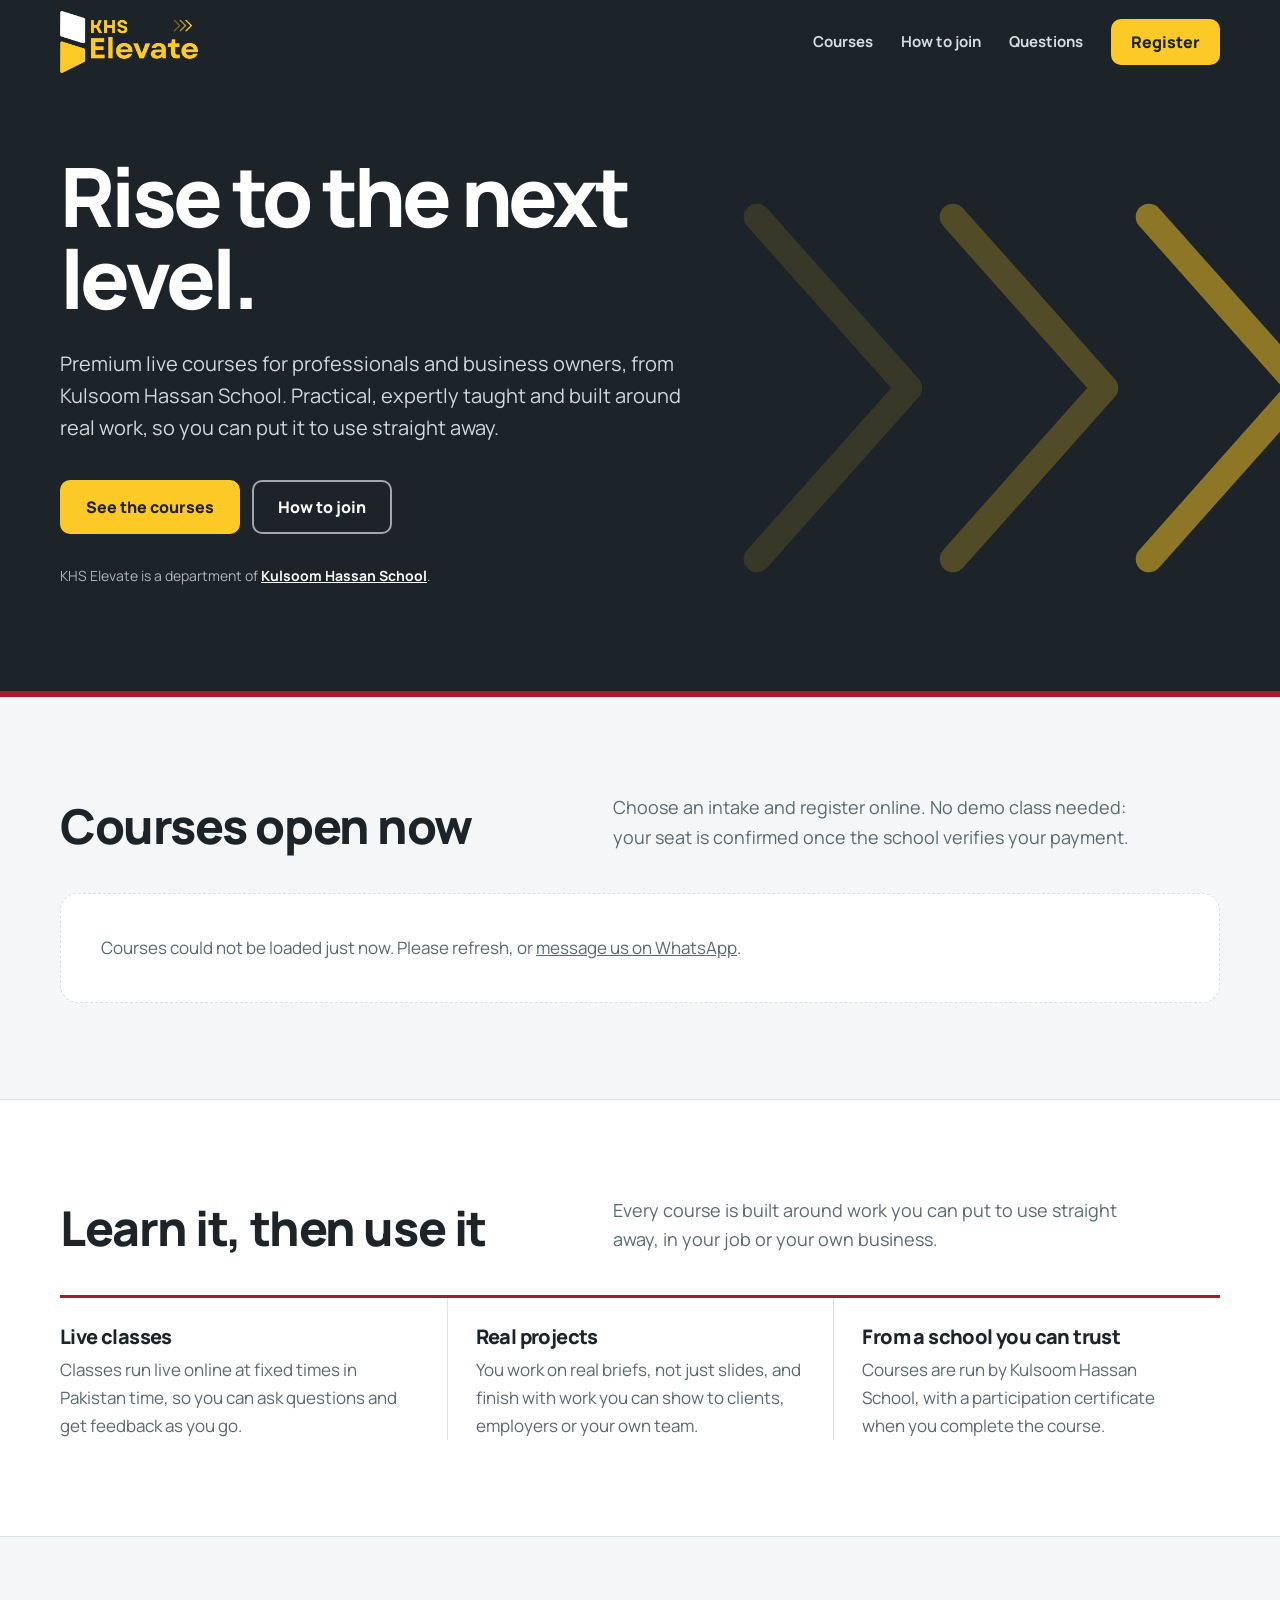
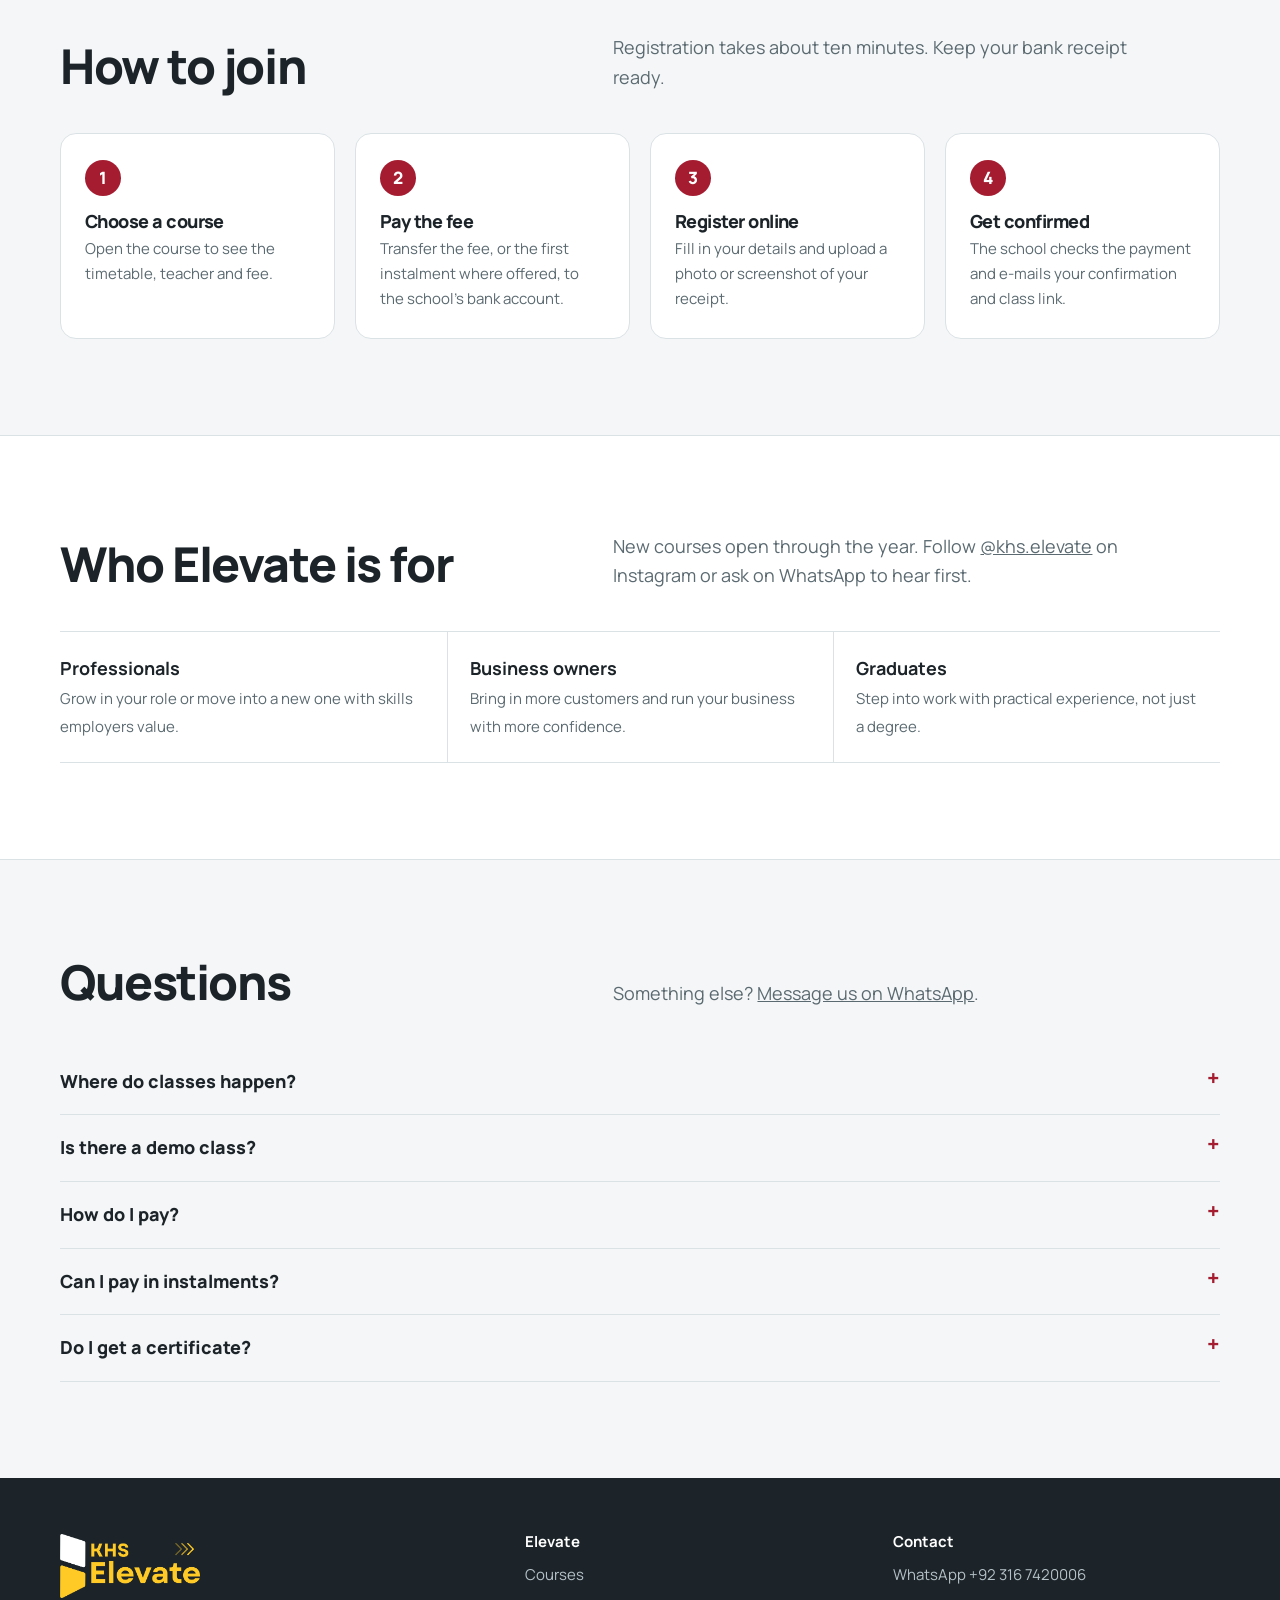
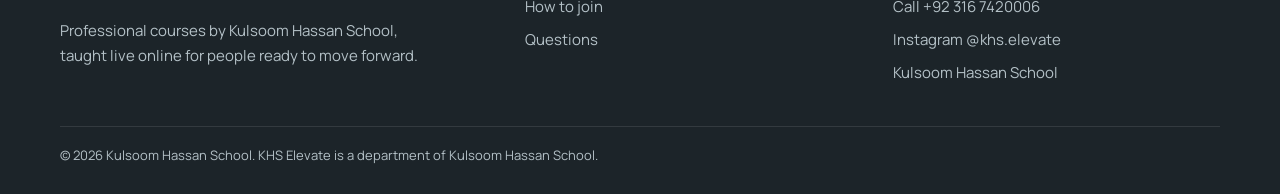
==== index.html @ 124b7ef4 "Use the full KHS Elevate logo, with the white mark; new icon and share image Co-Authored-By: Claude " ====
<!doctype html>
<html lang="en">
<head>
  <meta charset="utf-8">
  <meta name="viewport" content="width=device-width, initial-scale=1">
  <title>KHS Elevate | Professional courses by Kulsoom Hassan School</title>
  <meta name="description" content="KHS Elevate by Kulsoom Hassan School: premium live courses for professionals and business owners. Practical, taught live and built around real work. Register directly online.">
  <meta name="theme-color" content="#1c2429">
  <link rel="canonical" href="https://elevate.kulsoomhassanschool.com/">
  <meta property="og:type" content="website">
  <meta property="og:url" content="https://elevate.kulsoomhassanschool.com/">
  <meta property="og:title" content="KHS Elevate | Professional courses by Kulsoom Hassan School">
  <meta property="og:description" content="Premium live courses for professionals and business owners, from Kulsoom Hassan School.">
  <meta property="og:image" content="https://elevate.kulsoomhassanschool.com/assets/og.png">
  <link rel="icon" href="/assets/icon.png" type="image/png">
  <link rel="preload" href="/fonts/manrope-variable.ttf" as="font" type="font/ttf" crossorigin>
  <link rel="preconnect" href="https://www.kulsoomhassanschool.com" crossorigin>
  <link rel="stylesheet" href="/styles.css">
  <script type="application/ld+json">
  {
    "@context": "https://schema.org",
    "@type": "EducationalOrganization",
    "name": "KHS Elevate",
    "url": "https://elevate.kulsoomhassanschool.com/",
    "description": "Professional courses by Kulsoom Hassan School.",
    "sameAs": ["https://www.instagram.com/khs.elevate/"],
    "parentOrganization": { "@type": "EducationalOrganization", "name": "Kulsoom Hassan School", "url": "https://www.kulsoomhassanschool.com" }
  }
  </script>
</head>
<body>
  <a class="skip" href="#main">Skip to content</a>

  <header class="top">
    <div class="wrap top-inner">
      <a class="logo" href="/" aria-label="KHS Elevate home"><img src="/assets/elevate-logo.png" alt="KHS Elevate" width="1000" height="454"></a>
      <nav aria-label="Main">
        <a href="#courses">Courses</a>
        <a href="#how">How to join</a>
        <a href="#questions">Questions</a>
        <a class="button" href="#courses">Register</a>
      </nav>
    </div>
  </header>

  <main id="main">
    <section class="hero">
      <div class="chevrons" aria-hidden="true">
        <svg viewBox="0 0 100 200"><path d="M10 10 L90 100 L10 190" fill="none" stroke="#fdc926" stroke-width="14" stroke-linecap="round" stroke-linejoin="round"/></svg>
        <svg viewBox="0 0 100 200"><path d="M10 10 L90 100 L10 190" fill="none" stroke="#fdc926" stroke-width="14" stroke-linecap="round" stroke-linejoin="round"/></svg>
        <svg viewBox="0 0 100 200"><path d="M10 10 L90 100 L10 190" fill="none" stroke="#fdc926" stroke-width="14" stroke-linecap="round" stroke-linejoin="round"/></svg>
      </div>
      <div class="wrap hero-inner">
        <h1>Rise to the next level.</h1>
        <p class="lead">Premium live courses for professionals and business owners, from Kulsoom Hassan School. Practical, expertly taught and built around real work, so you can put it to use straight away.</p>
        <div class="actions">
          <a class="button" href="#courses">See the courses</a>
          <a class="button ghost" href="#how">How to join</a>
        </div>
        <p class="parent">KHS Elevate is a department of <a href="https://www.kulsoomhassanschool.com">Kulsoom Hassan School</a>.</p>
      </div>
    </section>

    <section class="section wrap" id="courses" aria-labelledby="courses-title">
      <div class="section-head">
        <h2 id="courses-title">Courses open now</h2>
        <p>Choose an intake and register online. No demo class needed: your seat is confirmed once the school verifies your payment.</p>
      </div>
      <div class="course-list" id="course-list" aria-live="polite">
        <p class="empty">Loading courses…</p>
      </div>
    </section>

    <section class="section why" aria-labelledby="why-title">
      <div class="wrap">
        <div class="section-head">
          <h2 id="why-title">Learn it, then use it</h2>
          <p>Every course is built around work you can put to use straight away, in your job or your own business.</p>
        </div>
        <div class="why-list">
          <div><h3>Live classes</h3><p>Classes run live online at fixed times in Pakistan time, so you can ask questions and get feedback as you go.</p></div>
          <div><h3>Real projects</h3><p>You work on real briefs, not just slides, and finish with work you can show to clients, employers or your own team.</p></div>
          <div><h3>From a school you can trust</h3><p>Courses are run by Kulsoom Hassan School, with a participation certificate when you complete the course.</p></div>
        </div>
      </div>
    </section>

    <section class="section wrap" id="how" aria-labelledby="how-title">
      <div class="section-head">
        <h2 id="how-title">How to join</h2>
        <p>Registration takes about ten minutes. Keep your bank receipt ready.</p>
      </div>
      <ol class="steps">
        <li><h3>Choose a course</h3><p>Open the course to see the timetable, teacher and fee.</p></li>
        <li><h3>Pay the fee</h3><p>Transfer the fee, or the first instalment where offered, to the school’s bank account.</p></li>
        <li><h3>Register online</h3><p>Fill in your details and upload a photo or screenshot of your receipt.</p></li>
        <li><h3>Get confirmed</h3><p>The school checks the payment and e-mails your confirmation and class link.</p></li>
      </ol>
    </section>

    <section class="section why" aria-labelledby="areas-title">
      <div class="wrap">
        <div class="section-head">
          <h2 id="areas-title">Who Elevate is for</h2>
          <p>New courses open through the year. Follow <a href="https://www.instagram.com/khs.elevate/" target="_blank" rel="noopener">@khs.elevate</a> on Instagram or ask on WhatsApp to hear first.</p>
        </div>
        <div class="areas areas-3">
          <div><strong>Professionals</strong><span>Grow in your role or move into a new one with skills employers value.</span></div>
          <div><strong>Business owners</strong><span>Bring in more customers and run your business with more confidence.</span></div>
          <div><strong>Graduates</strong><span>Step into work with practical experience, not just a degree.</span></div>
        </div>
      </div>
    </section>

    <section class="section wrap faq" id="questions" aria-labelledby="faq-title">
      <div class="section-head">
        <h2 id="faq-title">Questions</h2>
        <p>Something else? <a href="#" data-whatsapp="Assalam o Alaikum KHS Elevate, I have a question about a course.">Message us on WhatsApp</a>.</p>
      </div>
      <details><summary>Where do classes happen?</summary><p>Live online, on Zoom, at the times shown for each intake (Pakistan time). You need a laptop or computer and a stable internet connection.</p></details>
      <details><summary>Is there a demo class?</summary><p>No. Elevate courses are registered directly. Each course page shows what you will learn, the timetable and the teacher, and you can ask us anything on WhatsApp before you pay.</p></details>
      <details><summary>How do I pay?</summary><p>By bank transfer to the school’s account shown on the registration form. Upload your receipt when you register; your seat is confirmed after the payment is verified.</p></details>
      <details><summary>Can I pay in instalments?</summary><p>Some courses allow instalments. If a course does, you can choose them on the registration form and you pay the first instalment to register.</p></details>
      <details><summary>Do I get a certificate?</summary><p>Yes, a participation certificate from Kulsoom Hassan School when you complete the course.</p></details>
    </section>
  </main>

  <footer class="foot">
    <div class="wrap foot-inner">
      <div>
        <img src="/assets/elevate-logo.png" alt="KHS Elevate" width="1000" height="454">
        <p>Professional courses by Kulsoom Hassan School, taught live online for people ready to move forward.</p>
      </div>
      <div>
        <h2>Elevate</h2>
        <ul>
          <li><a href="#courses">Courses</a></li>
          <li><a href="#how">How to join</a></li>
          <li><a href="#questions">Questions</a></li>
        </ul>
      </div>
      <div>
        <h2>Contact</h2>
        <ul>
          <li><a href="#" data-whatsapp="Assalam o Alaikum KHS Elevate, I would like to know more about your courses.">WhatsApp +92 316 7420006</a></li>
          <li><a href="tel:+923167420006">Call +92 316 7420006</a></li>
          <li><a href="https://www.instagram.com/khs.elevate/" target="_blank" rel="noopener">Instagram @khs.elevate</a></li>
          <li><a href="https://www.kulsoomhassanschool.com">Kulsoom Hassan School</a></li>
        </ul>
      </div>
    </div>
    <div class="wrap foot-base">&copy; <span data-year>2026</span> Kulsoom Hassan School. KHS Elevate is a department of Kulsoom Hassan School.</div>
  </footer>

  <script type="module" src="/assets/home.js"></script>
</body>
</html>
---- styles.css ----
@font-face {
  font-family: "Manrope";
  src: url("/fonts/manrope-variable.ttf") format("truetype");
  font-weight: 200 800;
  font-display: swap;
}

:root {
  --ink: #1c2429;
  --ink-2: #26323a;
  --text: #2f3d44;
  --muted: #5b6a71;
  --paper: #f4f6f7;
  --white: #ffffff;
  --line: #dbe2e5;
  --yellow: #fdc926;
  --yellow-deep: #e9b300;
  --yellow-soft: #fff5d1;
  /* Third brand colour: crimson, shared with Kulsoom Hassan School. */
  --maroon: #a51c30;
  --maroon-deep: #841626;
  --maroon-soft: #f8e8eb;
  --wrap: 1160px;
}

* { box-sizing: border-box; }
html { scroll-behavior: smooth; }
@media (prefers-reduced-motion: reduce) { html { scroll-behavior: auto; } }
body {
  margin: 0;
  background: var(--paper);
  color: var(--text);
  font-family: "Manrope", system-ui, -apple-system, "Segoe UI", sans-serif;
  font-size: 17px;
  line-height: 1.65;
  -webkit-font-smoothing: antialiased;
}
h1, h2, h3 { margin: 0; color: var(--ink); letter-spacing: -0.03em; line-height: 1.1; }
p, ul, ol, dl, dd { margin: 0; }
a { color: inherit; }
img { max-width: 100%; }
:focus-visible { outline: 3px solid var(--yellow-deep); outline-offset: 3px; border-radius: 4px; }
.wrap { width: min(var(--wrap), 100% - 48px); margin-inline: auto; }
.skip { position: absolute; left: -9999px; }
.skip:focus { left: 16px; top: 12px; z-index: 10; background: var(--white); padding: 8px 14px; }
.muted { color: var(--muted); }

/* Buttons */
.button { display: inline-flex; align-items: center; justify-content: center; gap: 8px; min-height: 52px; padding: 12px 24px; border: 2px solid var(--yellow); border-radius: 10px; background: var(--yellow); color: var(--ink); font: inherit; font-size: 16px; font-weight: 800; text-decoration: none; cursor: pointer; }
.button:hover { background: var(--yellow-deep); border-color: var(--yellow-deep); }
.button.ghost { background: transparent; border-color: rgba(255, 255, 255, 0.6); color: var(--white); }
.button.ghost:hover { background: rgba(255, 255, 255, 0.1); }
.button.dark { background: var(--ink); border-color: var(--ink); color: var(--white); }
.button.dark:hover { background: var(--ink-2); border-color: var(--ink-2); }
.button[disabled] { opacity: 0.55; cursor: not-allowed; }

/* Header */
.top { background: var(--ink); color: var(--white); }
.top-inner { display: flex; align-items: center; justify-content: space-between; gap: 24px; min-height: 84px; }
.logo { display: block; }
.logo img { display: block; width: 138px; height: auto; }
.top nav { display: flex; align-items: center; gap: 28px; font-size: 15px; font-weight: 700; }
.top nav a { text-decoration: none; color: #d6dee2; }
.top nav a:hover { color: var(--white); }
.top nav .button { min-height: 44px; padding: 8px 18px; color: var(--ink); }

/* Hero */
.hero { position: relative; overflow: hidden; background: var(--ink); color: var(--white); padding: 72px 0 104px; border-bottom: 6px solid var(--maroon); }
.hero-inner { position: relative; z-index: 1; }
.hero h1 { color: var(--white); font-size: clamp(42px, 6.4vw, 86px); font-weight: 800; letter-spacing: -0.045em; line-height: 1.0; max-width: 13ch; }
.hero .lead { margin-top: 28px; max-width: 54ch; font-size: 20px; line-height: 1.6; color: #cfd8dc; }
.hero .actions { display: flex; flex-wrap: wrap; gap: 12px; margin-top: 36px; }
.hero .parent { margin-top: 30px; font-size: 14px; color: #a9b6bc; }
.hero .parent a { color: var(--white); font-weight: 700; }
.chevrons { position: absolute; right: -40px; top: 50%; transform: translateY(-50%); display: flex; gap: 6px; pointer-events: none; }
.chevrons svg { width: 190px; height: 380px; }
.chevrons svg:nth-child(1) { opacity: 0.12; }
.chevrons svg:nth-child(2) { opacity: 0.24; }
.chevrons svg:nth-child(3) { opacity: 0.5; }

/* Sections */
.section { padding: 96px 0; }
.section-head { display: grid; grid-template-columns: minmax(0, 1fr) minmax(0, 1.2fr); gap: 48px; align-items: end; margin-bottom: 40px; }
.section-head h2 { font-size: clamp(32px, 3.8vw, 48px); font-weight: 800; }
.section-head p { color: var(--muted); font-size: 18px; max-width: 50ch; }

/* Courses */
.course-list { display: grid; gap: 24px; }
.course { display: grid; grid-template-columns: minmax(0, 1.5fr) minmax(280px, 1fr); background: var(--white); border: 1px solid var(--line); border-radius: 18px; overflow: hidden; }
.course-main { padding: 40px 44px; }
.course-tag { display: inline-block; padding: 4px 12px; border-radius: 999px; background: var(--maroon-soft); color: var(--maroon-deep); font-size: 13px; font-weight: 800; }
.course h3 { margin-top: 16px; font-size: clamp(26px, 2.8vw, 34px); font-weight: 800; }
.course .subtitle { margin-top: 10px; font-size: 18px; color: var(--text); }
.course .description { margin-top: 14px; color: var(--muted); }
.course-side { padding: 36px 36px 40px; background: var(--ink); color: #d6dee2; display: flex; flex-direction: column; gap: 18px; }
.facts { display: grid; gap: 12px; }
.facts div { display: grid; grid-template-columns: 96px minmax(0, 1fr); gap: 12px; font-size: 15px; }
.facts dt { color: #9aa9b0; }
.facts dd { color: var(--white); font-weight: 700; }
.course-side .fee { font-size: 30px; font-weight: 800; color: var(--yellow); letter-spacing: -0.02em; }
.course-side .button { margin-top: auto; }
.course-side .note { font-size: 13px; color: #9aa9b0; }
.empty { padding: 40px; background: var(--white); border: 1px dashed var(--line); border-radius: 18px; color: var(--muted); }

/* Why */
.why { background: var(--white); border-block: 1px solid var(--line); }
.why-list { display: grid; grid-template-columns: repeat(3, 1fr); gap: 0; border-top: 3px solid var(--maroon); }
.why-list div { padding: 28px 28px 0 0; }
.why-list div + div { padding-left: 28px; border-left: 1px solid var(--line); }
.why-list h3 { font-size: 20px; font-weight: 800; margin-bottom: 8px; }
.why-list p { color: var(--muted); }

/* Steps */
.steps { list-style: none; margin: 0; padding: 0; counter-reset: s; display: grid; grid-template-columns: repeat(4, 1fr); gap: 20px; }
.steps li { counter-increment: s; background: var(--white); border: 1px solid var(--line); border-radius: 16px; padding: 26px 24px; }
.steps li::before { content: counter(s); display: grid; place-items: center; width: 36px; height: 36px; border-radius: 50%; background: var(--maroon); color: var(--white); font-weight: 800; margin-bottom: 16px; }
.steps h3 { font-size: 18px; font-weight: 800; margin-bottom: 6px; }
.steps p { color: var(--muted); font-size: 15px; }

/* Areas */
.areas { display: grid; grid-template-columns: repeat(4, 1fr); gap: 0; border-top: 1px solid var(--line); }
.areas div { padding: 22px 22px 22px 0; border-bottom: 1px solid var(--line); }
.areas div + div { padding-left: 22px; border-left: 1px solid var(--line); }
.areas strong { display: block; color: var(--ink); font-size: 18px; }
.areas span { color: var(--muted); font-size: 15px; }

/* FAQ */
.faq details { border-bottom: 1px solid var(--line); padding: 18px 0; }
.faq summary { cursor: pointer; font-weight: 800; color: var(--ink); font-size: 18px; list-style: none; display: flex; justify-content: space-between; gap: 16px; }
.faq summary::after { content: "+"; color: var(--maroon); font-size: 22px; line-height: 1; }
.faq details[open] summary::after { content: "–"; }
.faq details p { margin-top: 10px; color: var(--muted); max-width: 70ch; }

/* Footer */
.foot { background: var(--ink); color: #b4c1c7; font-size: 15px; }
.foot-inner { display: grid; grid-template-columns: 1.3fr 1fr 1fr; gap: 40px; padding: 56px 0 40px; }
.foot img { width: 140px; height: auto; }
.foot p { margin-top: 14px; max-width: 40ch; }
.foot h2 { color: var(--white); font-size: 15px; margin-bottom: 12px; letter-spacing: 0; }
.foot ul { list-style: none; padding: 0; display: grid; gap: 8px; }
.foot a { text-decoration: none; }
.foot a:hover { color: var(--white); }
.foot-base { border-top: 1px solid rgba(255, 255, 255, 0.1); padding: 18px 0 28px; font-size: 13px; }

/* Course page */
.course-hero { background: var(--ink); color: var(--white); padding: 56px 0 64px; border-bottom: 6px solid var(--maroon); }
.course-hero h1 { color: var(--white); font-size: clamp(36px, 5vw, 60px); font-weight: 800; letter-spacing: -0.04em; max-width: 20ch; margin-top: 16px; }
.course-hero .subtitle { margin-top: 18px; font-size: 20px; color: #cfd8dc; max-width: 56ch; }
.back { color: #a9b6bc; font-size: 14px; font-weight: 700; text-decoration: none; }
.back:hover { color: var(--white); }
.course-layout { display: grid; grid-template-columns: minmax(0, 1fr) 380px; gap: 48px; align-items: start; padding: 56px 0 96px; }
.course-body h2 { font-size: 24px; font-weight: 800; margin: 36px 0 12px; }
.course-body h2:first-child { margin-top: 0; }
.course-body p { color: var(--text); }
.course-body ul { padding-left: 1.2em; display: grid; gap: 8px; }
.course-body li::marker { color: var(--maroon); }
.summary { position: sticky; top: 24px; background: var(--white); border: 1px solid var(--line); border-radius: 18px; padding: 28px; }
.summary .fee { font-size: 32px; font-weight: 800; color: var(--ink); letter-spacing: -0.02em; }
.summary .facts dt { color: var(--muted); }
.summary .facts dd { color: var(--ink); }
.summary .button { width: 100%; margin-top: 20px; }

/* Registration form */
.register { background: var(--white); border-top: 1px solid var(--line); padding: 80px 0 96px; scroll-margin-top: 0; }
.register-inner { display: grid; grid-template-columns: 320px minmax(0, 1fr); gap: 56px; align-items: start; }
.register-intro h2 { font-size: 36px; font-weight: 800; }
.register-intro p { margin-top: 14px; color: var(--muted); }
form fieldset { border: 0; padding: 0; margin: 0 0 36px; }
form legend { font-size: 20px; font-weight: 800; color: var(--ink); margin-bottom: 16px; padding: 0; }
.grid { display: grid; grid-template-columns: 1fr 1fr; gap: 16px 20px; }
.grid .wide { grid-column: 1 / -1; }
label { display: grid; gap: 6px; font-size: 15px; font-weight: 700; color: var(--ink); }
label small { font-weight: 500; color: var(--muted); }
input, select, textarea { width: 100%; min-height: 48px; padding: 10px 14px; border: 1px solid #c6d0d4; border-radius: 10px; background: var(--white); color: var(--ink); font: inherit; font-size: 16px; font-weight: 500; }
textarea { min-height: 96px; resize: vertical; }
input:focus, select:focus, textarea:focus { outline: 3px solid rgba(253, 201, 38, 0.6); border-color: var(--yellow-deep); }
.check { display: flex; gap: 12px; align-items: flex-start; font-weight: 600; }
.check input { width: 20px; min-height: 20px; height: 20px; margin-top: 3px; flex: none; accent-color: var(--ink); }
.pay-box { padding: 22px 24px; border-radius: 14px; background: var(--yellow-soft); border: 1px solid #f3dc8a; margin-bottom: 18px; }
.pay-box strong { color: var(--ink); }
.pay-box .amount { font-size: 26px; font-weight: 800; color: var(--ink); }
.accounts { display: grid; gap: 12px; margin-top: 14px; }
.account { background: var(--white); border-radius: 10px; padding: 14px 16px; font-size: 15px; }
.account b { display: block; color: var(--ink); }
.coupon { display: grid; grid-template-columns: minmax(0, 1fr) auto; gap: 10px; align-items: end; }
.terms { max-height: 220px; overflow: auto; padding: 16px 18px; border: 1px solid var(--line); border-radius: 10px; background: var(--paper); font-size: 14px; color: var(--muted); }
.terms ol { padding-left: 1.2em; display: grid; gap: 6px; }
.status { margin-top: 16px; font-weight: 700; }
.status.error { color: #a2231c; }
.status.ok { color: #1f6b3a; }
.done { padding: 32px; border-radius: 16px; background: var(--yellow-soft); border: 1px solid #f3dc8a; }
.done h3 { font-size: 26px; font-weight: 800; }
.done p { margin-top: 10px; }

@media (max-width: 960px) {
  .top nav a:not(.button) { display: none; }
  .chevrons { opacity: 0.6; right: -120px; }
  .section { padding: 72px 0; }
  .section-head { grid-template-columns: 1fr; gap: 12px; }
  .course { grid-template-columns: 1fr; }
  .course-main { padding: 32px 28px; }
  .course-side { padding: 28px; }
  .why-list { grid-template-columns: 1fr; }
  .why-list div, .why-list div + div { padding: 24px 0; border-left: 0; border-bottom: 1px solid var(--line); }
  .steps { grid-template-columns: 1fr 1fr; }
  .areas { grid-template-columns: 1fr 1fr; }
  .areas div, .areas div + div { padding: 18px 16px 18px 0; border-left: 0; }
  .foot-inner { grid-template-columns: 1fr 1fr; }
  .course-layout, .register-inner { grid-template-columns: 1fr; gap: 32px; }
  .summary { position: static; }
}
@media (max-width: 560px) {
  .wrap { width: min(var(--wrap), 100% - 40px); }
  .logo img { width: 124px; }
  .hero { padding: 48px 0 72px; }
  .hero h1 { font-size: 42px; }
  .hero .lead { font-size: 17px; }
  .hero .actions .button { width: 100%; }
  .chevrons { display: none; }
  .steps, .areas { grid-template-columns: 1fr; }
  .grid { grid-template-columns: 1fr; }
  .foot-inner { grid-template-columns: 1fr; }
}

.areas.areas-3 { grid-template-columns: repeat(3, 1fr); }
@media (max-width: 960px) { .areas.areas-3 { grid-template-columns: 1fr; } .areas.areas-3 div { padding-left: 0; } }
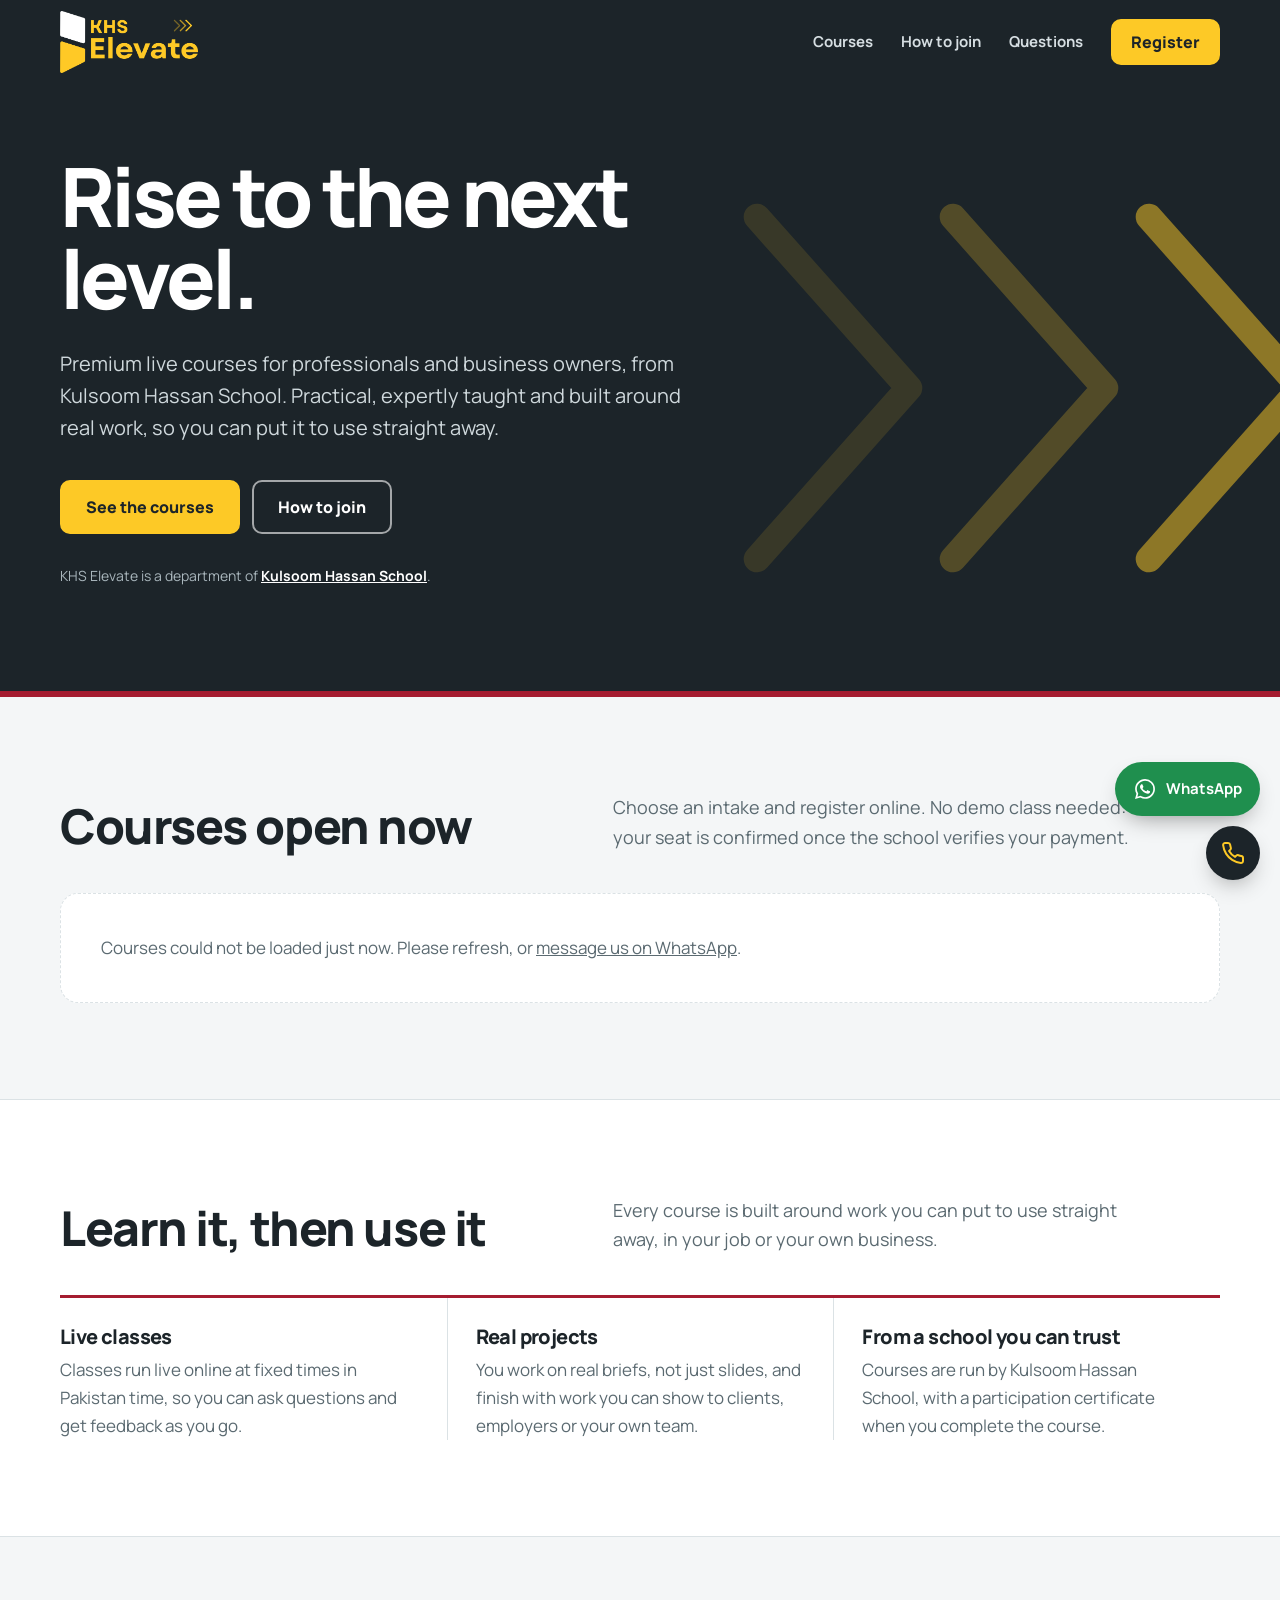
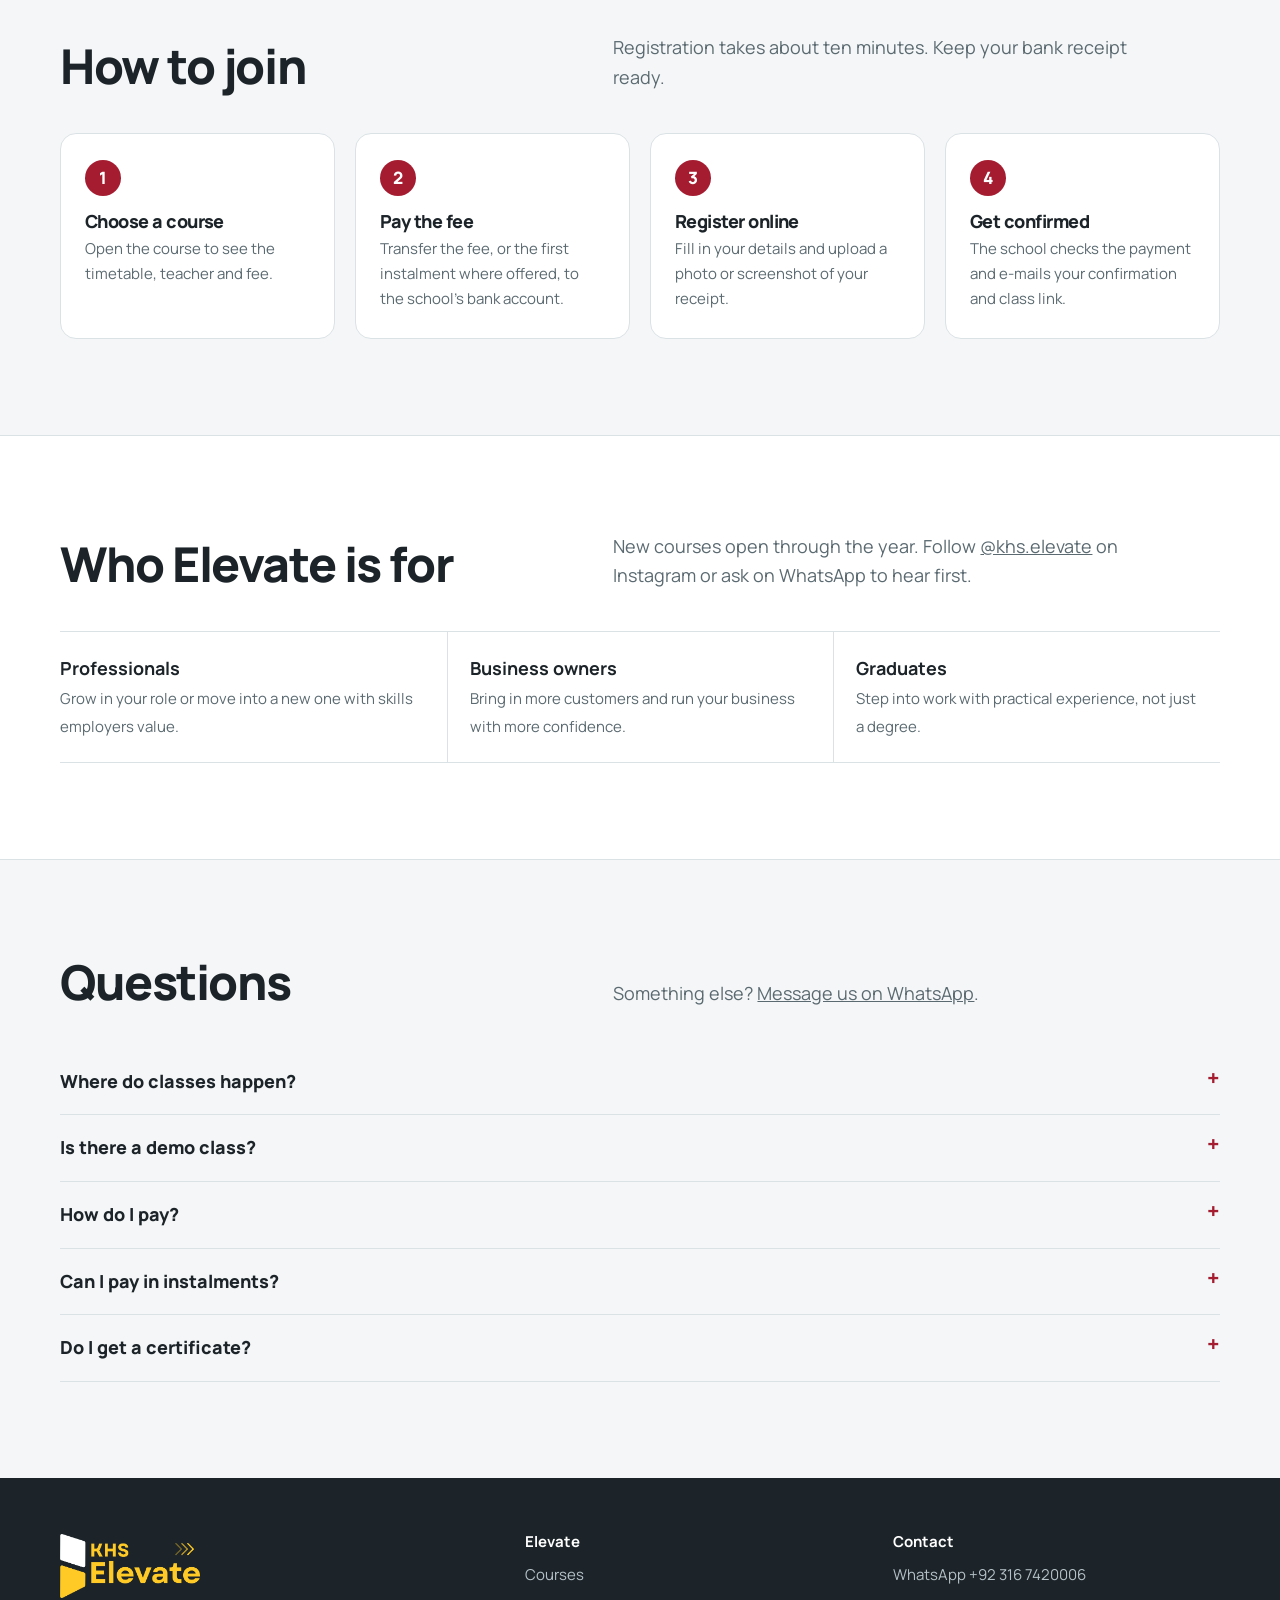
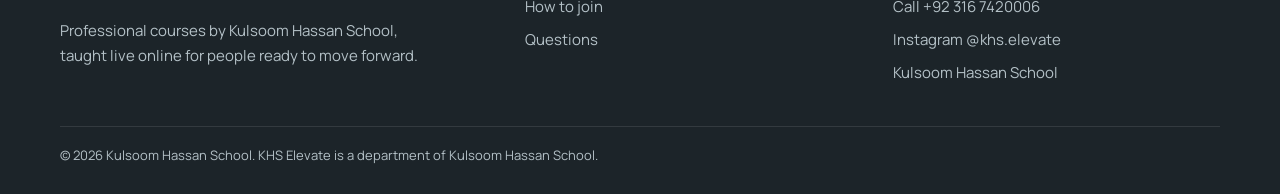
==== commit 144ae36e: "Add WhatsApp and call buttons A fixed contact dock on every page (a bar on phones). WhatsApp opens w" ====
--- a/index.html
+++ b/index.html
@@ -1,6 +1,8 @@
 <!doctype html>
 <html lang="en">
 <head>
+  <script src="/assets/gtm.js"></script>
+  <script src="/assets/meta-pixel.js"></script>
   <meta charset="utf-8">
   <meta name="viewport" content="width=device-width, initial-scale=1">
   <title>KHS Elevate | Professional courses by Kulsoom Hassan School</title>
@@ -29,6 +31,8 @@
   </script>
 </head>
 <body>
+  <noscript><iframe src="https://www.googletagmanager.com/ns.html?id=GTM-5BZHJ8Q3" height="0" width="0" style="display:none;visibility:hidden" title="Google Tag Manager"></iframe></noscript>
+  <noscript><img height="1" width="1" style="display:none" alt="" src="https://www.facebook.com/tr?id=2222257061654747&amp;ev=PageView&amp;noscript=1"></noscript>
   <a class="skip" href="#main">Skip to content</a>
 
   <header class="top">
@@ -152,6 +156,11 @@
     <div class="wrap foot-base">&copy; <span data-year>2026</span> Kulsoom Hassan School. KHS Elevate is a department of Kulsoom Hassan School.</div>
   </footer>
 
+  <div class="contact-dock" aria-label="Contact KHS Elevate">
+    <a class="dock-wa" id="dock-wa" href="#" data-whatsapp="Assalam o Alaikum KHS Elevate, I would like to ask about your professional courses."><svg viewBox="0 0 24 24" aria-hidden="true" focusable="false"><path fill="currentColor" d="M12.04 2C6.58 2 2.13 6.45 2.13 11.91c0 1.75.46 3.45 1.32 4.95L2.05 22l5.25-1.38a9.9 9.9 0 0 0 4.74 1.21h.01c5.46 0 9.91-4.45 9.91-9.91 0-2.65-1.03-5.14-2.9-7.01A9.82 9.82 0 0 0 12.04 2Zm0 18.15h-.01a8.2 8.2 0 0 1-4.19-1.15l-.3-.18-3.11.82.83-3.04-.2-.31a8.2 8.2 0 0 1-1.26-4.38c0-4.54 3.7-8.23 8.24-8.23 2.2 0 4.27.86 5.82 2.42a8.18 8.18 0 0 1 2.41 5.83c0 4.54-3.7 8.22-8.23 8.22Zm4.52-6.16c-.25-.12-1.47-.72-1.69-.81-.23-.08-.39-.12-.56.13-.16.24-.64.8-.78.97-.14.16-.29.18-.54.06-.25-.12-1.05-.39-1.99-1.23-.74-.66-1.23-1.47-1.38-1.72-.14-.25-.02-.38.11-.5.11-.11.25-.29.37-.43.13-.15.17-.25.25-.42.08-.16.04-.31-.02-.43-.06-.12-.56-1.34-.76-1.84-.2-.48-.41-.42-.56-.43h-.48c-.17 0-.43.06-.66.31-.22.25-.86.85-.86 2.07 0 1.22.89 2.4 1.01 2.56.12.17 1.75 2.67 4.23 3.74.59.26 1.05.41 1.41.52.59.19 1.13.16 1.56.1.48-.07 1.47-.6 1.67-1.18.21-.58.21-1.07.15-1.18-.06-.1-.23-.16-.48-.29Z"/></svg><span>WhatsApp</span></a>
+    <a class="dock-call" href="tel:+923167420006" aria-label="Call KHS Elevate on +92 316 7420006"><svg viewBox="0 0 24 24" aria-hidden="true" focusable="false"><path fill="none" stroke="currentColor" stroke-width="2" stroke-linecap="round" stroke-linejoin="round" d="M22 16.92v3a2 2 0 0 1-2.18 2 19.8 19.8 0 0 1-8.63-3.07 19.5 19.5 0 0 1-6-6A19.8 19.8 0 0 1 2.12 4.18 2 2 0 0 1 4.11 2h3a2 2 0 0 1 2 1.72c.13.96.36 1.9.7 2.81a2 2 0 0 1-.45 2.11L8.09 9.91a16 16 0 0 0 6 6l1.27-1.27a2 2 0 0 1 2.11-.45c.91.34 1.85.57 2.81.7A2 2 0 0 1 22 16.92Z"/></svg><span>Call</span></a>
+  </div>
+
   <script type="module" src="/assets/home.js"></script>
 </body>
 </html>
--- a/styles.css
+++ b/styles.css
@@ -224,3 +224,99 @@
 
 .areas.areas-3 { grid-template-columns: repeat(3, 1fr); }
 @media (max-width: 960px) { .areas.areas-3 { grid-template-columns: 1fr; } .areas.areas-3 div { padding-left: 0; } }
+
+/* Detailed course page */
+.course-hero .kicker { margin-top: 18px; color: var(--yellow); font-weight: 800; font-size: 15px; }
+.course-hero .kicker + h1 { margin-top: 8px; }
+.glance { display: grid; grid-template-columns: repeat(6, minmax(0, 1fr)); margin-top: 36px; border-top: 1px solid rgba(255, 255, 255, 0.16); }
+.glance div { padding: 16px 18px 0 0; }
+.glance div + div { padding-left: 18px; border-left: 1px solid rgba(255, 255, 255, 0.12); }
+.glance dt { color: #9aa9b0; font-size: 13px; font-weight: 700; }
+.glance dd { color: var(--white); font-weight: 800; font-size: 16px; line-height: 1.35; margin-top: 4px; }
+.course-hero .actions { display: flex; flex-wrap: wrap; gap: 12px; margin-top: 32px; }
+.block { padding-bottom: 44px; margin-bottom: 44px; border-bottom: 1px solid var(--line); scroll-margin-top: 24px; }
+.block:last-child { border-bottom: 0; }
+.block p + p { margin-top: 14px; }
+.course-body .block h2 { margin-top: 0; font-size: 28px; }
+.block-head { display: flex; justify-content: space-between; align-items: baseline; gap: 16px; flex-wrap: wrap; margin-bottom: 12px; }
+.block-head h2 { margin: 0 !important; }
+.plain { color: var(--maroon); font-weight: 800; font-size: 15px; }
+.small { font-size: 14px; margin-top: 14px; }
+.audience, .includes { display: grid; gap: 0; border-top: 3px solid var(--maroon); }
+.audience div, .includes div { display: grid; grid-template-columns: minmax(0, 0.9fr) minmax(0, 1.4fr); gap: 20px; padding: 16px 0; border-bottom: 1px solid var(--line); }
+.audience strong, .includes strong { color: var(--ink); }
+.audience span, .includes span { color: var(--muted); }
+.split { display: grid; grid-template-columns: 1fr 2fr; border-radius: 14px; overflow: hidden; margin-top: 8px; }
+.split-part { padding: 20px 22px; display: grid; gap: 4px; }
+.split-part strong { font-size: 22px; letter-spacing: -0.02em; }
+.split-part.learn { background: var(--ink); color: #cfd8dc; }
+.split-part.learn strong { color: var(--white); }
+.split-part.do { background: var(--yellow); color: var(--ink); }
+.weeks { list-style: none; padding: 0 !important; margin: 0; display: grid; gap: 12px !important; }
+.weeks details { background: var(--white); border: 1px solid var(--line); border-radius: 14px; padding: 0 22px; }
+.weeks details[open] { padding-bottom: 22px; border-color: #c6d0d4; }
+.weeks summary { cursor: pointer; list-style: none; display: flex; align-items: baseline; gap: 16px; padding: 18px 0; }
+.weeks summary::-webkit-details-marker { display: none; }
+.weeks summary::after { content: "+"; margin-left: auto; color: var(--maroon); font-weight: 800; font-size: 22px; line-height: 1; }
+.weeks details[open] summary::after { content: "–"; }
+.week-no { flex: none; color: var(--maroon); font-weight: 800; font-size: 14px; min-width: 64px; }
+.week-title { color: var(--ink); font-weight: 800; font-size: 19px; line-height: 1.3; }
+.weeks details > p { color: var(--muted); padding-left: 80px; }
+.week-grid { display: grid; grid-template-columns: 1fr 1fr; gap: 24px; margin-top: 18px; padding-left: 80px; }
+.week-grid h3 { font-size: 14px; font-weight: 800; color: var(--muted); letter-spacing: 0; margin-bottom: 8px; }
+.sessions, .deliverables { list-style: none; padding: 0 !important; gap: 10px !important; }
+.sessions li { display: grid; gap: 2px; color: var(--ink); font-weight: 600; }
+.sessions li span { color: var(--muted); font-size: 13px; font-weight: 700; }
+.deliverables li { padding-left: 18px; position: relative; color: var(--ink); }
+.deliverables li::before { content: ""; position: absolute; left: 0; top: 0.6em; width: 8px; height: 8px; border-radius: 2px; background: var(--yellow-deep); }
+.instructor { display: grid; grid-template-columns: 112px minmax(0, 1fr); gap: 28px; background: var(--white); border: 1px solid var(--line); border-radius: 18px; padding: 28px; }
+.monogram { width: 112px; height: 112px; border-radius: 50%; display: grid; place-items: center; background: var(--ink); color: var(--yellow); font-size: 36px; font-weight: 800; letter-spacing: -0.03em; box-shadow: inset 0 0 0 4px var(--maroon); }
+.instructor h3 { font-size: 26px; font-weight: 800; }
+.instructor .headline { color: var(--maroon); font-weight: 800; margin-top: 4px; }
+.roles { list-style: none; padding: 0 !important; margin: 14px 0 !important; gap: 4px !important; font-size: 15px; color: var(--ink); }
+.results { display: grid; grid-template-columns: repeat(3, 1fr); gap: 12px; margin-top: 20px; }
+.results div { background: var(--paper); border-radius: 12px; padding: 14px 16px; }
+.results dt { font-size: 28px; font-weight: 800; color: var(--ink); letter-spacing: -0.03em; }
+.results dd { font-size: 14px; color: var(--muted); line-height: 1.4; }
+.more { margin-top: 18px; }
+.more summary { cursor: pointer; color: var(--maroon); font-weight: 800; }
+.more p, .more ul { margin-top: 12px; color: var(--text); font-size: 15px; }
+.download { display: flex; align-items: center; justify-content: space-between; gap: 24px; background: var(--yellow-soft); border: 1px solid #f3dc8a !important; border-radius: 18px; padding: 28px 30px !important; }
+.download h2 { font-size: 24px !important; }
+.download p { color: var(--text); margin-top: 6px; }
+.download .button { flex: none; }
+.outline-link { display: block; margin-top: 14px; text-align: center; color: var(--maroon); font-weight: 800; font-size: 14px; }
+@media (max-width: 960px) {
+  .glance { grid-template-columns: repeat(3, minmax(0, 1fr)); }
+  .glance div:nth-child(3n + 1) { padding-left: 0; border-left: 0; }
+}
+@media (max-width: 560px) {
+  .glance { grid-template-columns: 1fr 1fr; }
+  .glance div, .glance div + div { padding-left: 0; border-left: 0; }
+  .course-hero .actions .button { width: 100%; }
+  .audience div, .includes div { grid-template-columns: 1fr; gap: 4px; }
+  .split { grid-template-columns: 1fr; }
+  .weeks details > p, .week-grid { padding-left: 0; }
+  .week-grid { grid-template-columns: 1fr; }
+  .instructor { grid-template-columns: 1fr; }
+  .monogram { width: 84px; height: 84px; font-size: 28px; }
+  .results { grid-template-columns: 1fr; }
+  .download { flex-direction: column; align-items: stretch; }
+}
+
+/* WhatsApp and call buttons */
+.contact-dock { position: fixed; right: 20px; bottom: 20px; z-index: 60; display: flex; flex-direction: column; align-items: flex-end; gap: 10px; }
+.contact-dock a { display: inline-flex; align-items: center; justify-content: center; gap: 9px; height: 54px; min-width: 54px; padding: 0 18px; border-radius: 999px; font-size: 15px; font-weight: 700; text-decoration: none; box-shadow: 0 10px 24px -10px rgba(0,0,0,.45); }
+.contact-dock svg { width: 24px; height: 24px; flex-shrink: 0; }
+.contact-dock .dock-wa { background: #1f8f4e; color: #fff; }
+.contact-dock .dock-call { width: 54px; padding: 0; background: var(--ink); color: var(--yellow); }
+.contact-dock .dock-call span { position: absolute; width: 1px; height: 1px; overflow: hidden; clip: rect(0 0 0 0); }
+.contact-dock a:focus-visible { outline: 3px solid var(--yellow); outline-offset: 3px; }
+@media (max-width: 760px) {
+  .foot { padding-bottom: 84px; }
+  .contact-dock { left: 0; right: 0; bottom: 0; flex-direction: row; gap: 1px; padding-bottom: env(safe-area-inset-bottom); background: var(--line); box-shadow: 0 -6px 20px -12px rgba(0,0,0,.3); }
+  .contact-dock a { flex: 1; height: 58px; padding: 0 6px; border-radius: 0; box-shadow: none; font-size: 14.5px; }
+  .contact-dock svg { width: 20px; height: 20px; }
+  .contact-dock .dock-call { width: auto; }
+  .contact-dock .dock-call span { position: static; width: auto; height: auto; clip: auto; }
+}
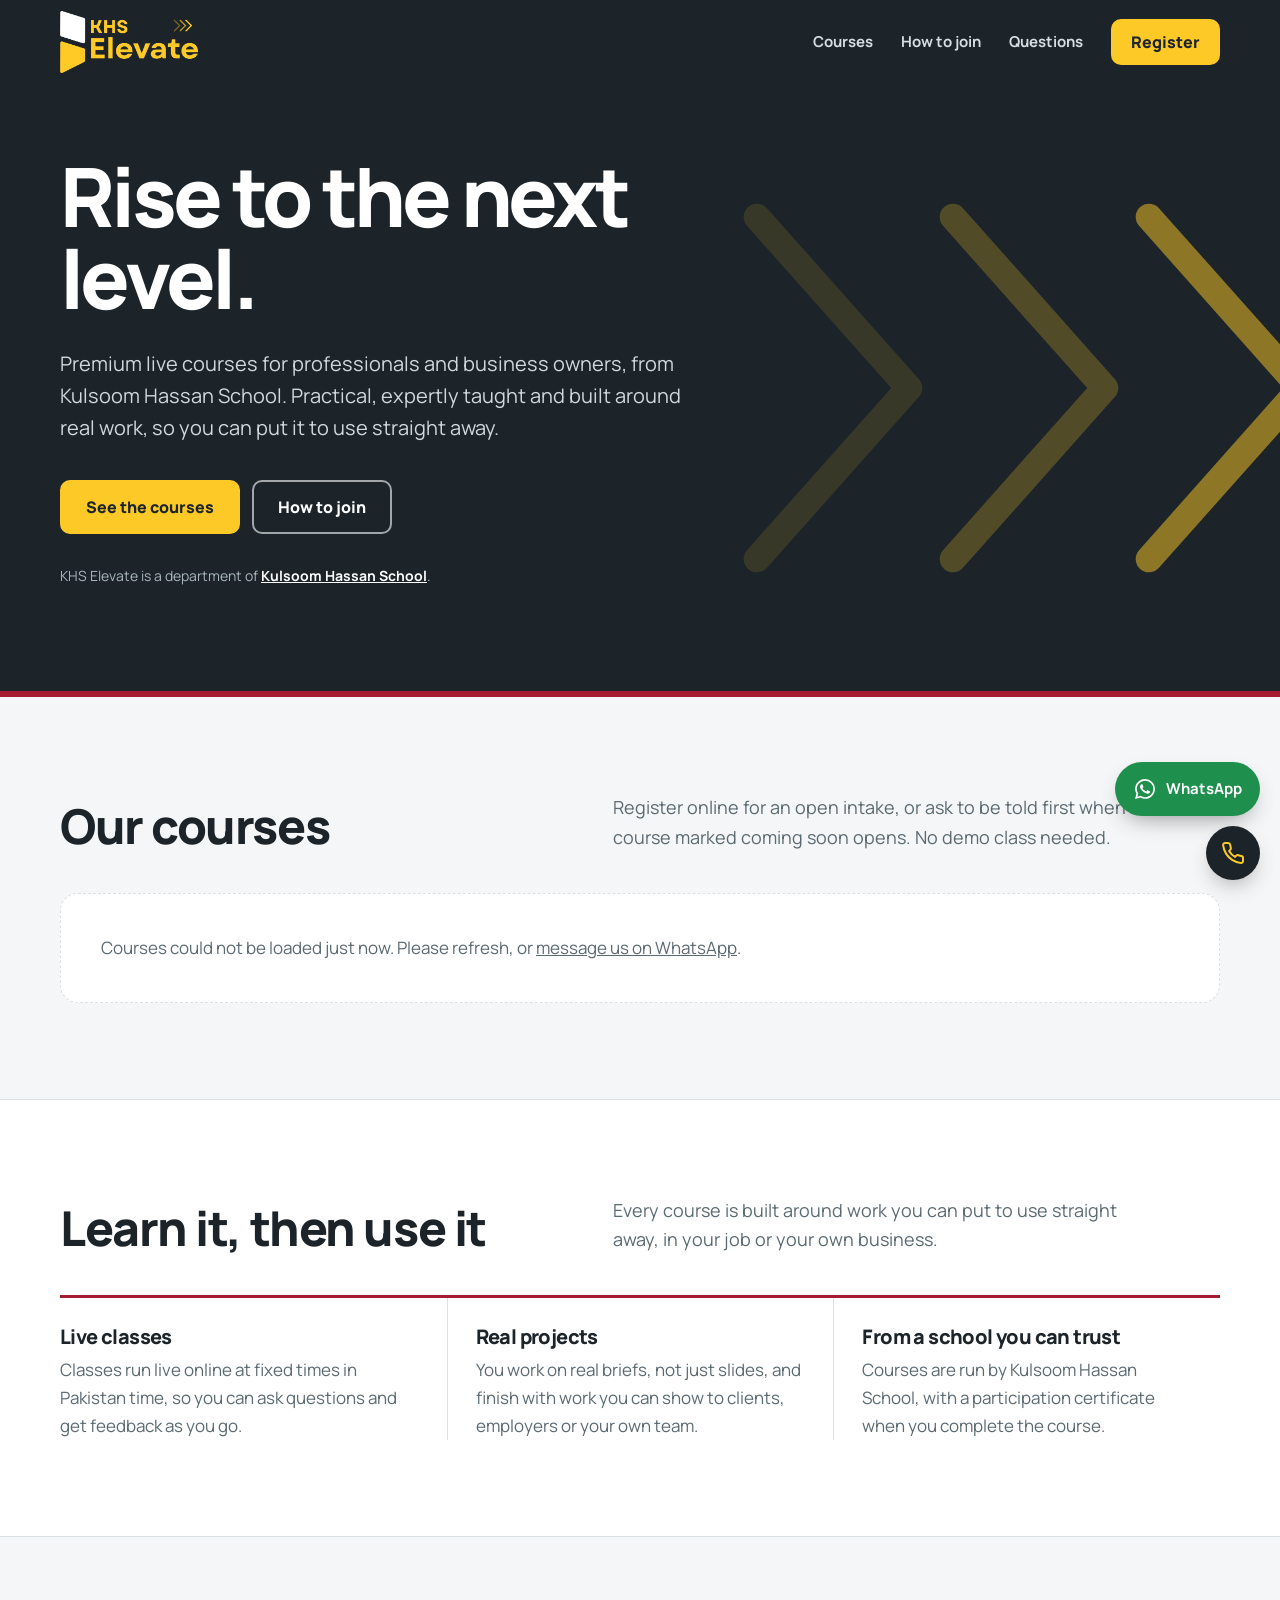
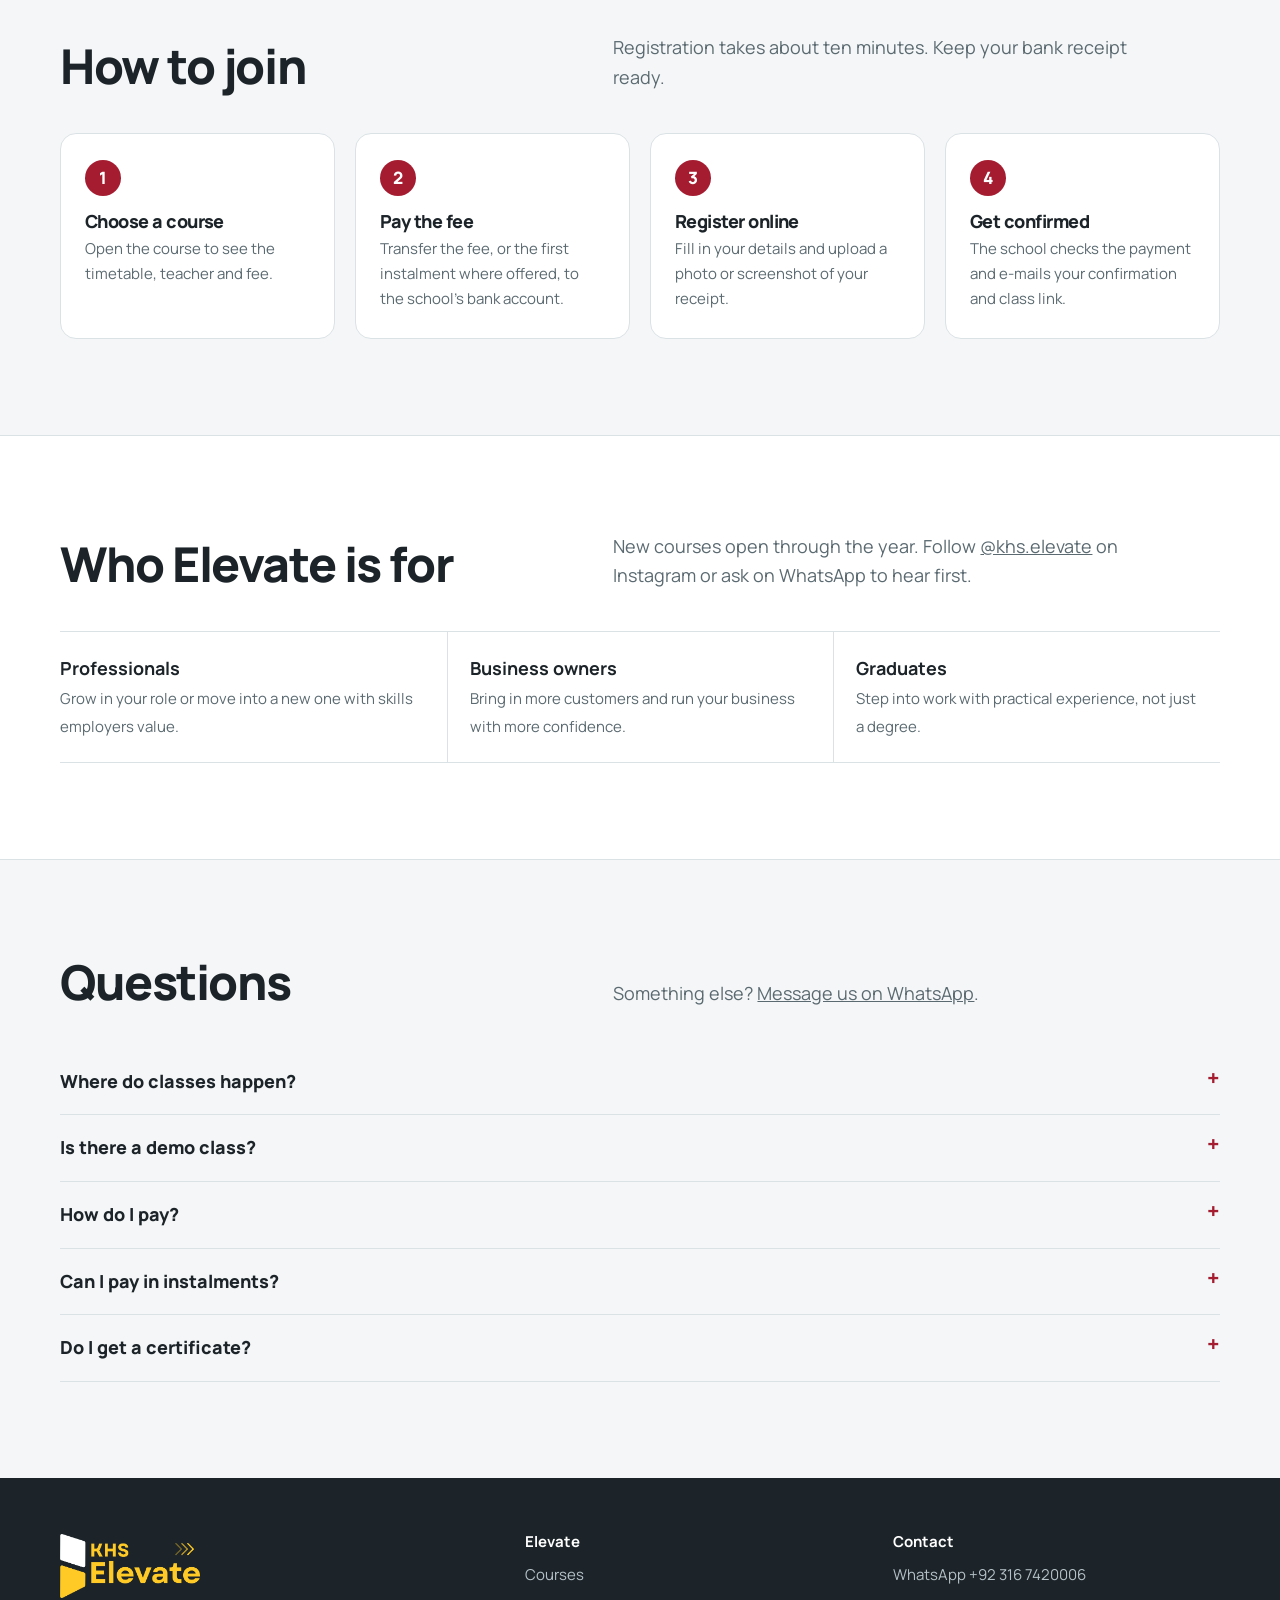
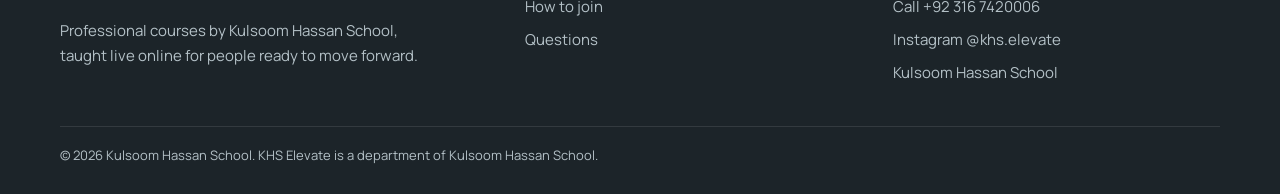
==== commit ef258932: "Course pages for three coming-soon courses: Generative AI, Full-Stack Web Development with Claude an" ====
--- a/index.html
+++ b/index.html
@@ -67,8 +67,8 @@
 
     <section class="section wrap" id="courses" aria-labelledby="courses-title">
       <div class="section-head">
-        <h2 id="courses-title">Courses open now</h2>
-        <p>Choose an intake and register online. No demo class needed: your seat is confirmed once the school verifies your payment.</p>
+        <h2 id="courses-title">Our courses</h2>
+        <p>Register online for an open intake, or ask to be told first when a course marked coming soon opens. No demo class needed.</p>
       </div>
       <div class="course-list" id="course-list" aria-live="polite">
         <p class="empty">Loading courses…</p>
--- a/styles.css
+++ b/styles.css
@@ -16,7 +16,7 @@
   --yellow: #fdc926;
   --yellow-deep: #e9b300;
   --yellow-soft: #fff5d1;
-  /* Third brand colour: crimson, shared with Kulsoom Hassan School. */
+  /* Third brand colour: crimson. KHS Elevate only; the main KHS site does not use it. */
   --maroon: #a51c30;
   --maroon-deep: #841626;
   --maroon-soft: #f8e8eb;
@@ -156,6 +156,7 @@
 .course-body li::marker { color: var(--maroon); }
 .summary { position: sticky; top: 24px; background: var(--white); border: 1px solid var(--line); border-radius: 18px; padding: 28px; }
 .summary .fee { font-size: 32px; font-weight: 800; color: var(--ink); letter-spacing: -0.02em; }
+.fee-note { display: block; margin: 4px 0 0; font-size: 13px; font-weight: 500; color: var(--muted, #5b6472); }
 .summary .facts dt { color: var(--muted); }
 .summary .facts dd { color: var(--ink); }
 .summary .button { width: 100%; margin-top: 20px; }
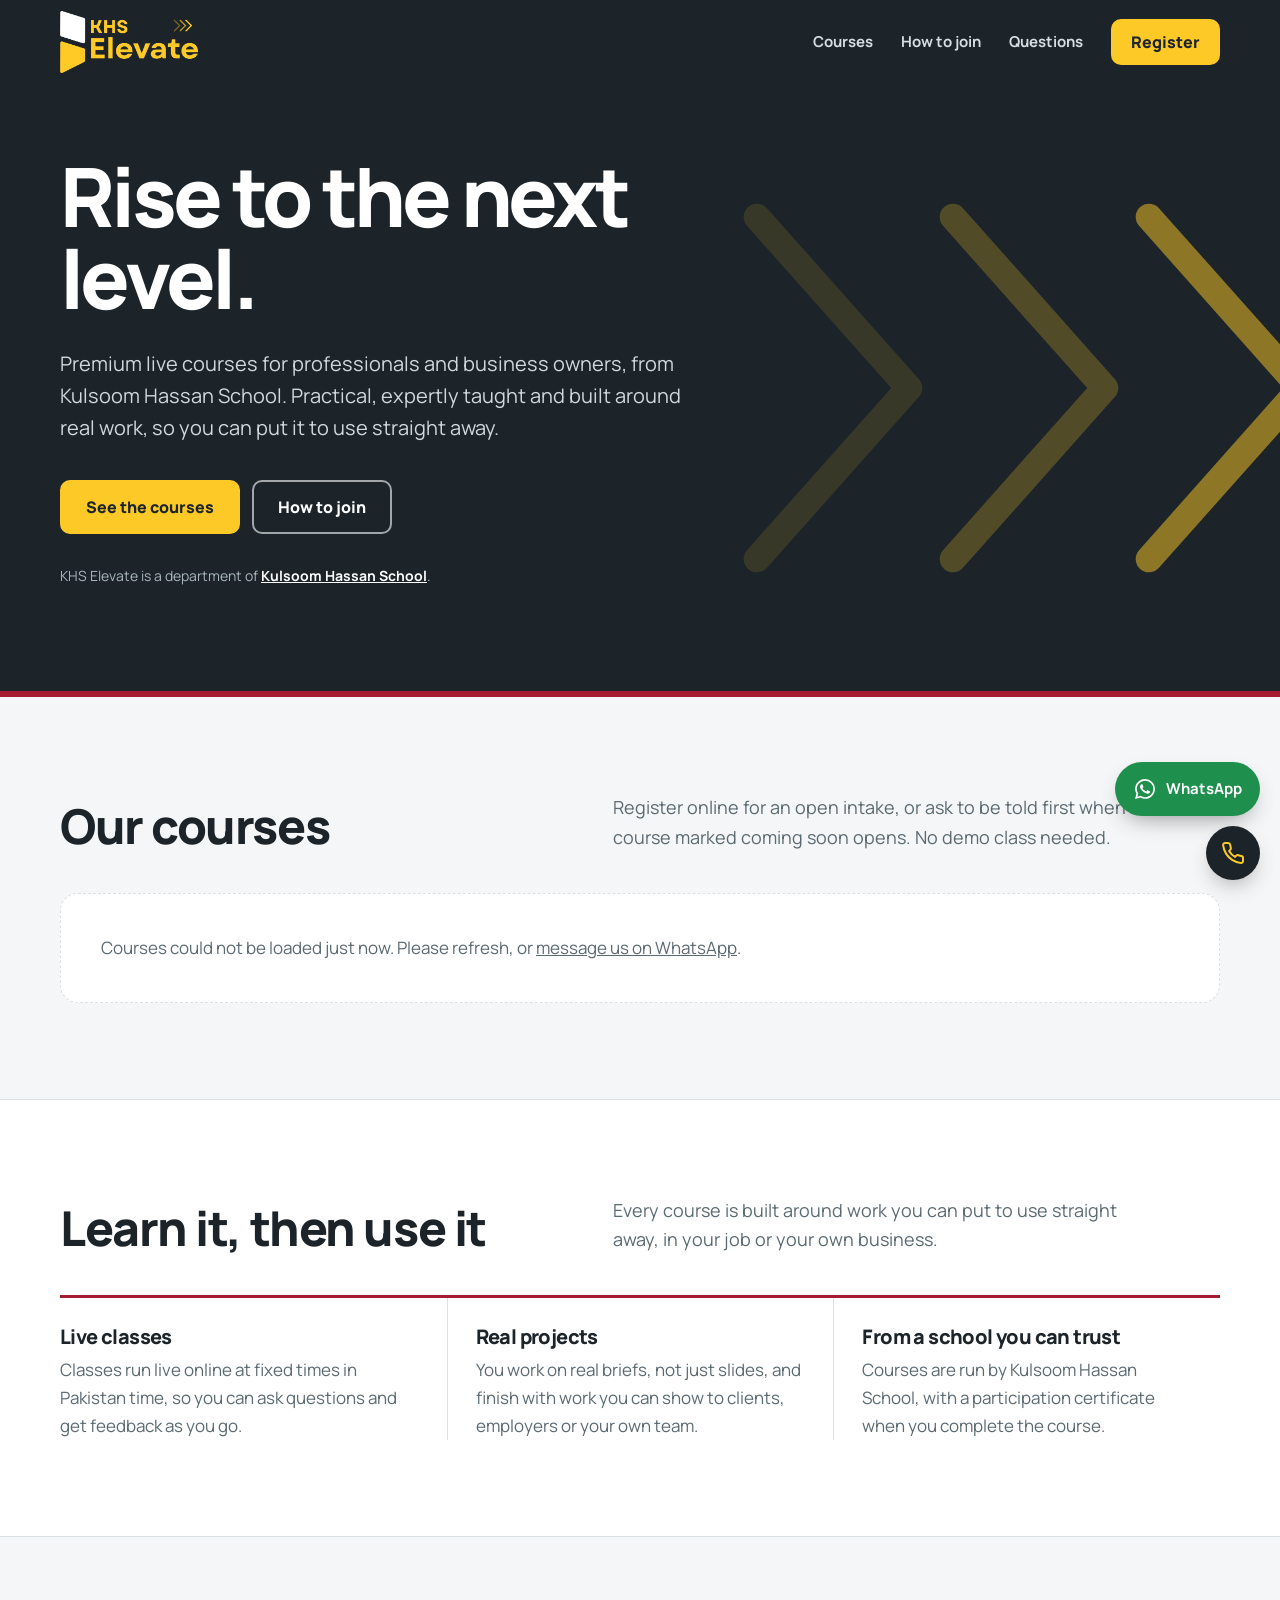
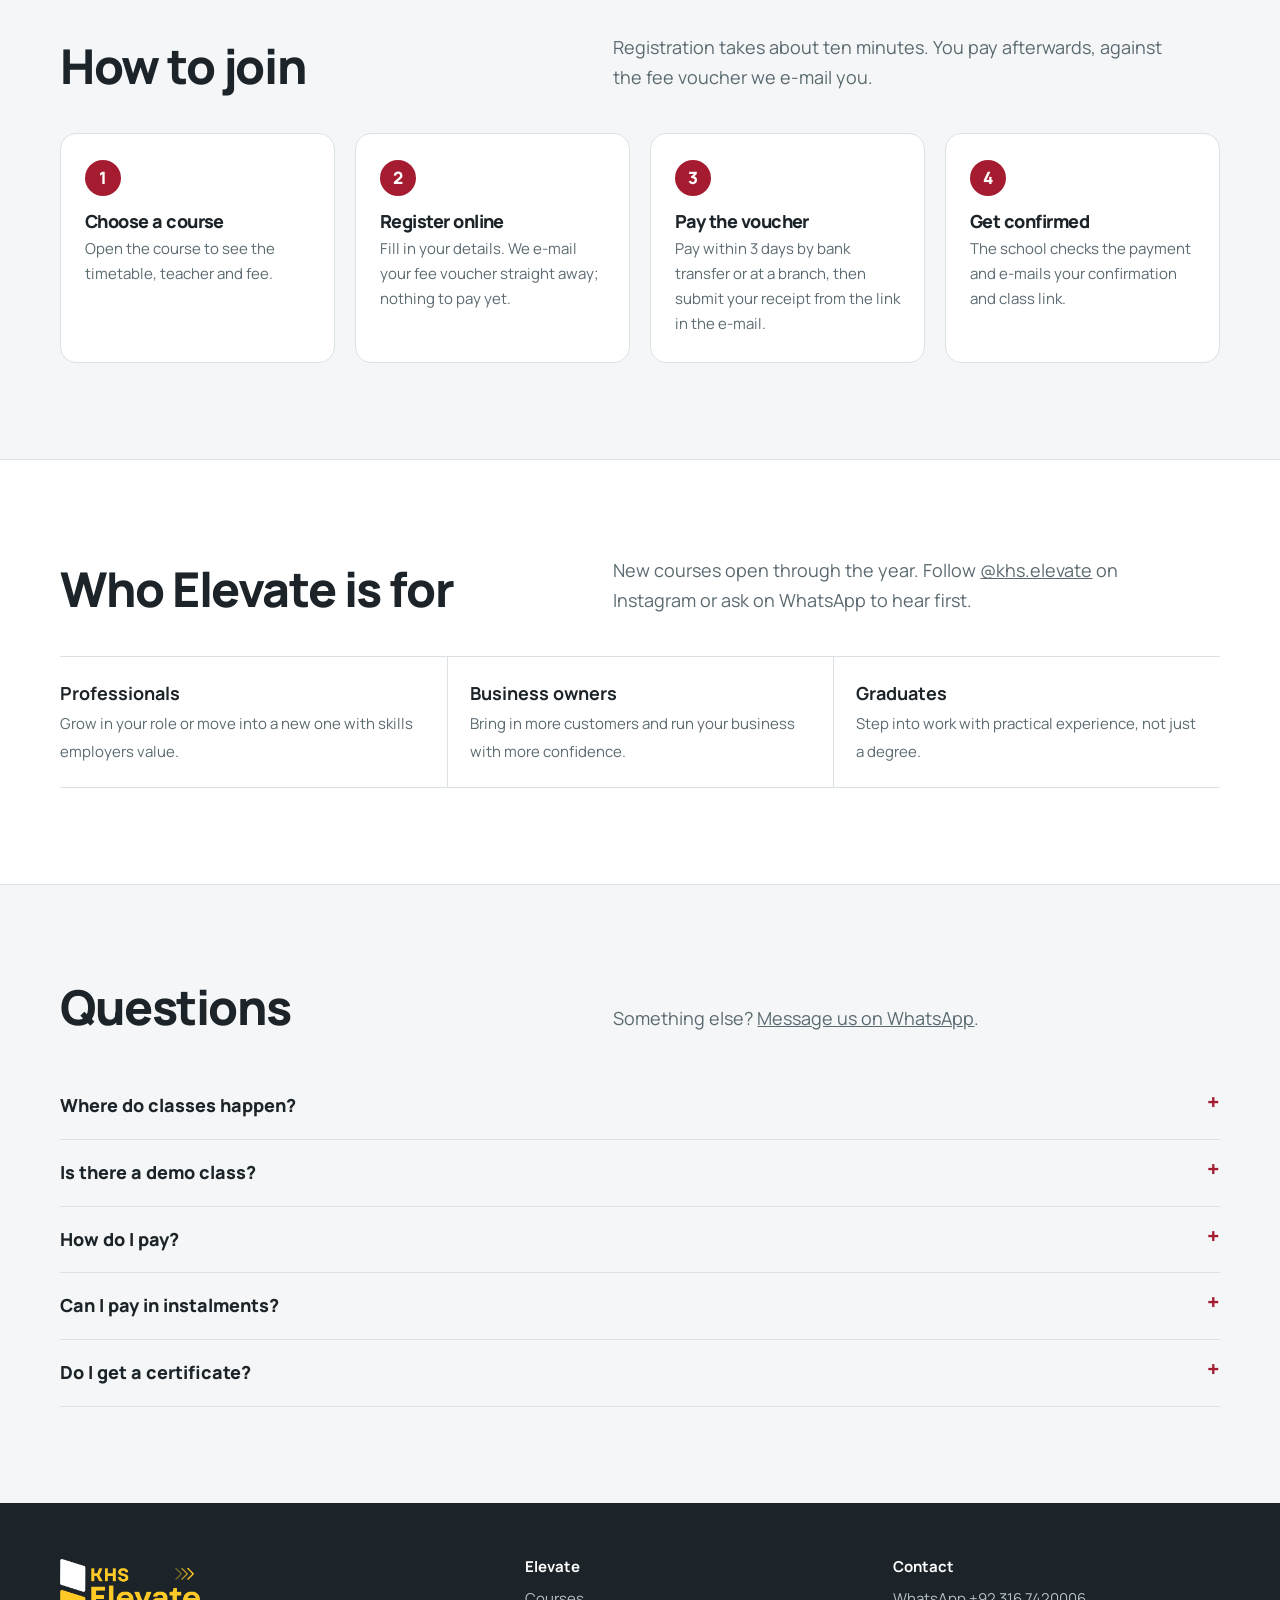
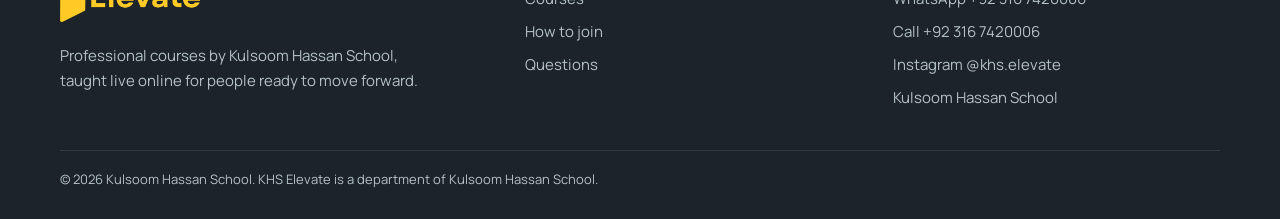
==== commit 56db54c0: "Register first, then pay against the e-mailed fee voucher Co-Authored-By: Claude Opus 5.5 <noreply@a" ====
--- a/index.html
+++ b/index.html
@@ -92,12 +92,12 @@
     <section class="section wrap" id="how" aria-labelledby="how-title">
       <div class="section-head">
         <h2 id="how-title">How to join</h2>
-        <p>Registration takes about ten minutes. Keep your bank receipt ready.</p>
+        <p>Registration takes about ten minutes. You pay afterwards, against the fee voucher we e-mail you.</p>
       </div>
       <ol class="steps">
         <li><h3>Choose a course</h3><p>Open the course to see the timetable, teacher and fee.</p></li>
-        <li><h3>Pay the fee</h3><p>Transfer the fee, or the first instalment where offered, to the school’s bank account.</p></li>
-        <li><h3>Register online</h3><p>Fill in your details and upload a photo or screenshot of your receipt.</p></li>
+        <li><h3>Register online</h3><p>Fill in your details. We e-mail your fee voucher straight away; nothing to pay yet.</p></li>
+        <li><h3>Pay the voucher</h3><p>Pay within 3 days by bank transfer or at a branch, then submit your receipt from the link in the e-mail.</p></li>
         <li><h3>Get confirmed</h3><p>The school checks the payment and e-mails your confirmation and class link.</p></li>
       </ol>
     </section>
@@ -123,7 +123,7 @@
       </div>
       <details><summary>Where do classes happen?</summary><p>Live online, on Zoom, at the times shown for each intake (Pakistan time). You need a laptop or computer and a stable internet connection.</p></details>
       <details><summary>Is there a demo class?</summary><p>No. Elevate courses are registered directly. Each course page shows what you will learn, the timetable and the teacher, and you can ask us anything on WhatsApp before you pay.</p></details>
-      <details><summary>How do I pay?</summary><p>By bank transfer to the school’s account shown on the registration form. Upload your receipt when you register; your seat is confirmed after the payment is verified.</p></details>
+      <details><summary>How do I pay?</summary><p>After you register, we e-mail you a fee voucher with the amount, due date and the school’s bank details. Pay it within 3 days by bank transfer or at a bank branch, then submit your receipt from the link in the e-mail. Your seat is confirmed once the payment is verified.</p></details>
       <details><summary>Can I pay in instalments?</summary><p>Some courses allow instalments. If a course does, you can choose them on the registration form and you pay the first instalment to register.</p></details>
       <details><summary>Do I get a certificate?</summary><p>Yes, a participation certificate from Kulsoom Hassan School when you complete the course.</p></details>
     </section>
--- a/styles.css
+++ b/styles.css
@@ -321,3 +321,11 @@
   .contact-dock .dock-call { width: auto; }
   .contact-dock .dock-call span { position: static; width: auto; height: auto; clip: auto; }
 }
+
+/* Show your interest form */
+.interest h3 { margin: 0 0 8px; }
+
+/* Fee voucher after registering */
+.voucher-steps { margin: 12px 0 0; padding-left: 20px; display: grid; gap: 6px; }
+.voucher-actions { display: flex; flex-wrap: wrap; gap: 10px; margin-top: 14px; }
+.voucher-facts { margin: 14px 0; }
